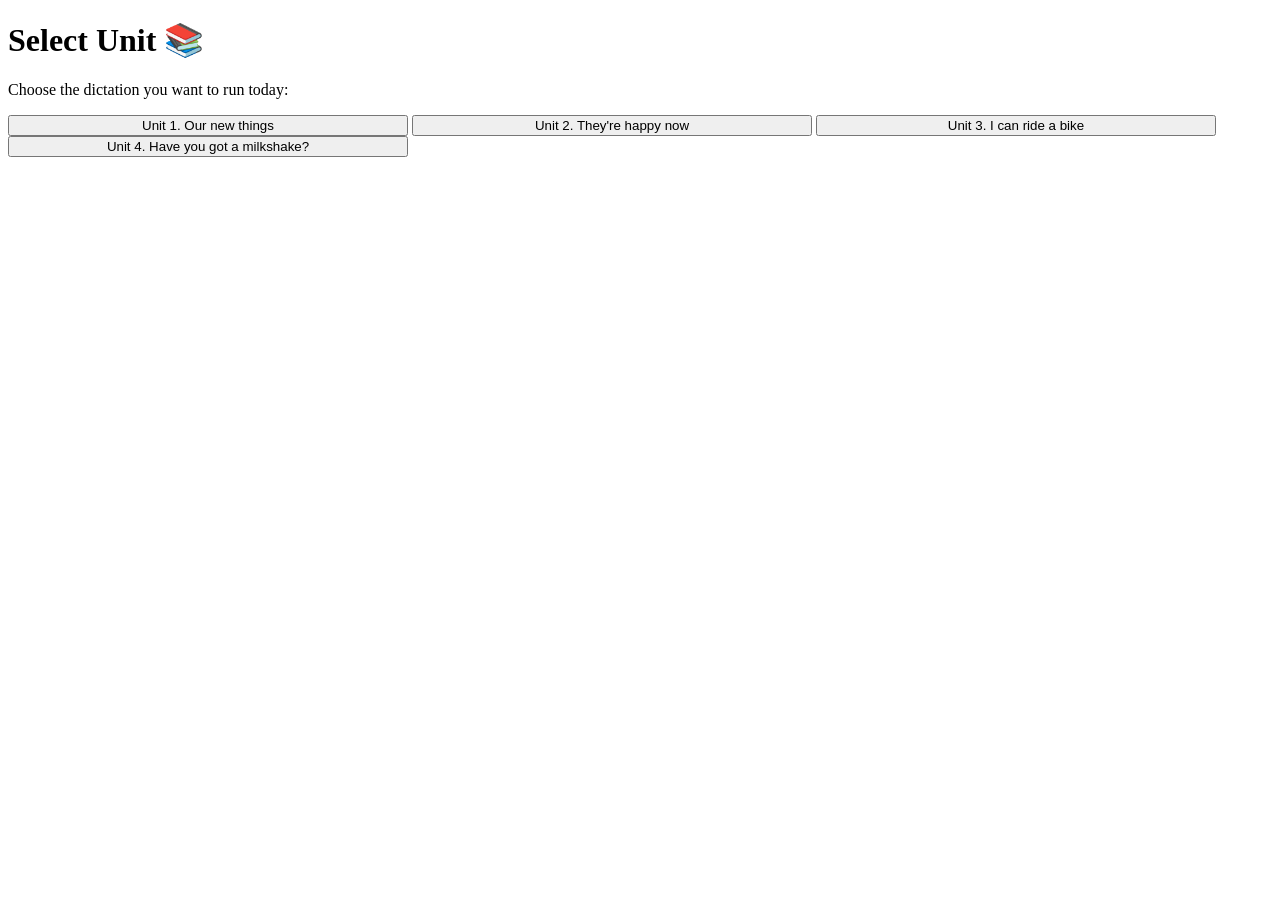
==== Dictation/index.html @ ab62d10e "Add Unit 4 (Have you got a milkshake?) and update menu" ====
<!DOCTYPE html>
<html lang="en">
<head>
    <meta charset="UTF-8">
    <meta name="viewport" content="width=device-width, initial-scale=1.0">
    <title>Zen Dictation Machine - Menu</title>
    <link rel="stylesheet" href="css/style.css">
</head>
<body>
    <div class="container">
        <h1>Select Unit 📚</h1>
        <p>Choose the dictation you want to run today:</p>
        <div class="button-group" style="flex-direction: column; align-items: center; gap: 20px;">
            <button onclick="window.location.href='dictation.html?unit=1'" style="width: 100%; max-width: 400px;">Unit 1. Our new things</button>
            <button onclick="window.location.href='dictation.html?unit=2'" style="width: 100%; max-width: 400px;">Unit 2. They're happy now</button>
            <button onclick="window.location.href='dictation.html?unit=3'" style="width: 100%; max-width: 400px;">Unit 3. I can ride a bike</button>
            <!-- New button for Unit 4 -->
            <button onclick="window.location.href='dictation.html?unit=4'" style="width: 100%; max-width: 400px;">Unit 4. Have you got a milkshake?</button>
        </div>
    </div>
</body>
</html>
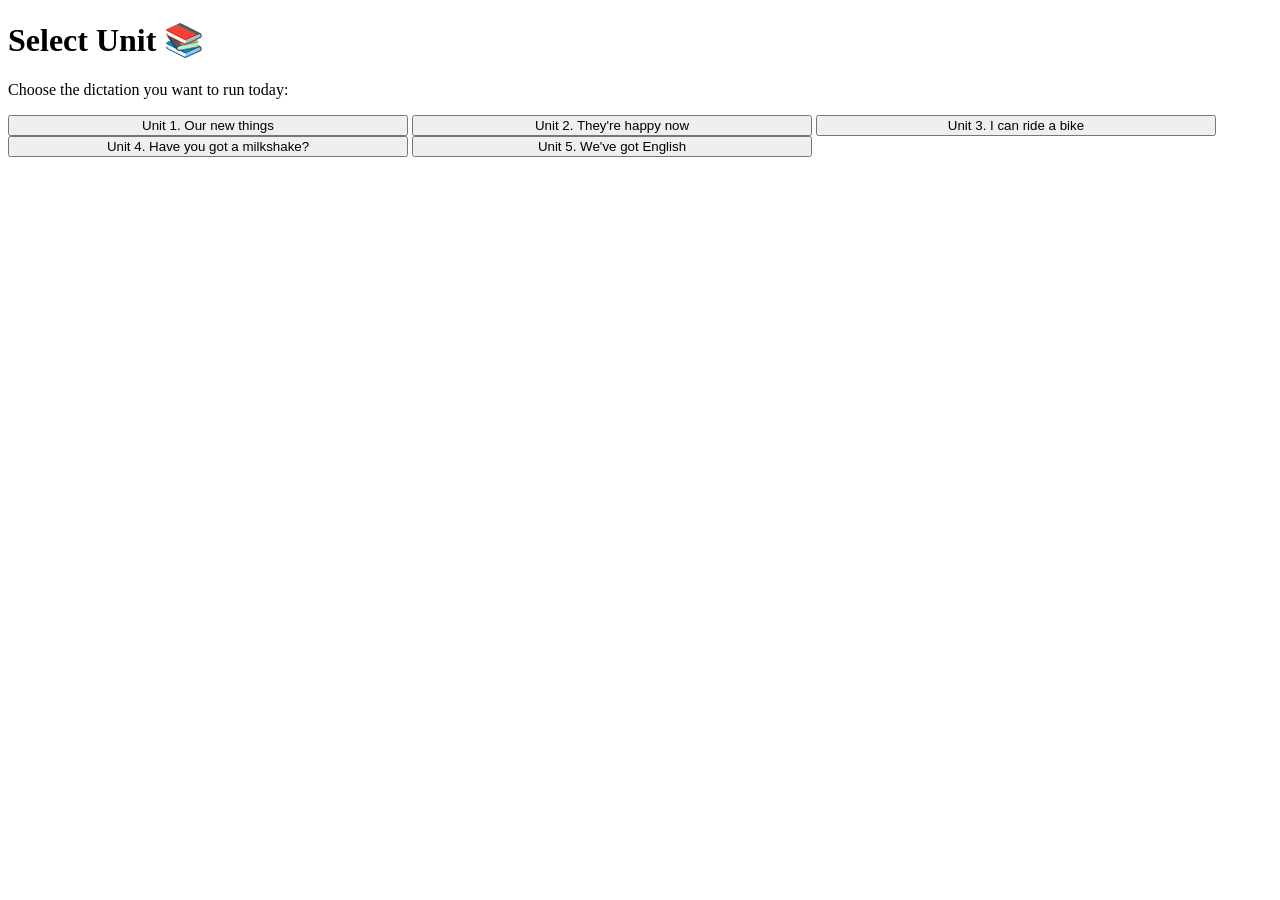
==== commit b7544961: "fix: update timer values and correct emoji mappings in Bingo - Change timer presets to 35/25/20 seco" ====
--- a/Dictation/index.html
+++ b/Dictation/index.html
@@ -16,6 +16,7 @@
             <button onclick="window.location.href='dictation.html?unit=3'" style="width: 100%; max-width: 400px;">Unit 3. I can ride a bike</button>
             <!-- New button for Unit 4 -->
             <button onclick="window.location.href='dictation.html?unit=4'" style="width: 100%; max-width: 400px;">Unit 4. Have you got a milkshake?</button>
+            <button onclick="window.location.href='dictation.html?unit=5'" style="width: 100%; max-width: 400px;">Unit 5. We've got English</button>
         </div>
     </div>
 </body>
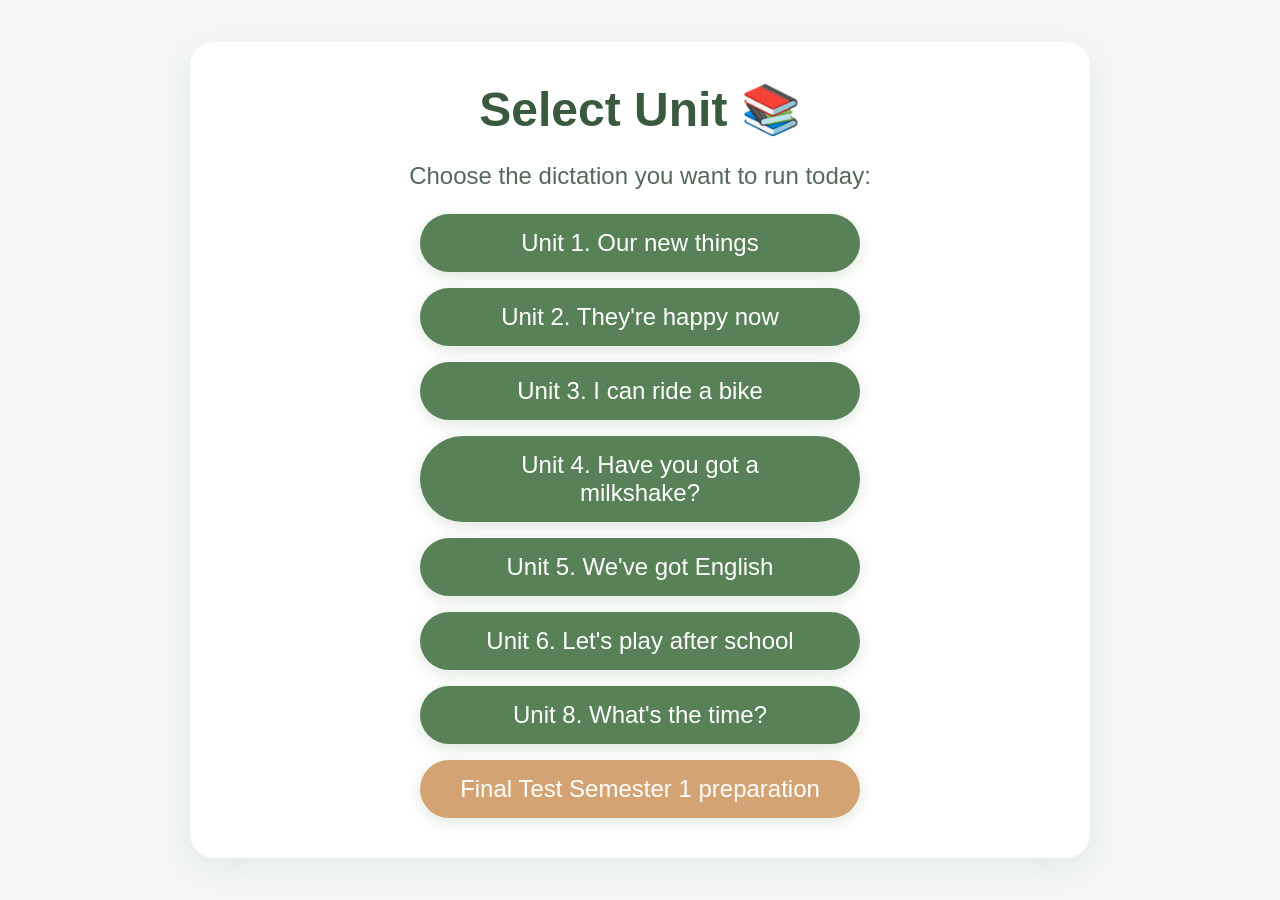
==== commit c204eab5: "feat(dictation): bigger pictures, pause/keys, pencils-down screen, Unit 8 - Larger, viewport-sized p" ====
--- a/Dictation/index.html
+++ b/Dictation/index.html
@@ -10,14 +10,23 @@
     <div class="container">
         <h1>Select Unit 📚</h1>
         <p>Choose the dictation you want to run today:</p>
-        <div class="button-group" style="flex-direction: column; align-items: center; gap: 20px;">
-            <button onclick="window.location.href='dictation.html?unit=1'" style="width: 100%; max-width: 400px;">Unit 1. Our new things</button>
-            <button onclick="window.location.href='dictation.html?unit=2'" style="width: 100%; max-width: 400px;">Unit 2. They're happy now</button>
-            <button onclick="window.location.href='dictation.html?unit=3'" style="width: 100%; max-width: 400px;">Unit 3. I can ride a bike</button>
-            <!-- New button for Unit 4 -->
-            <button onclick="window.location.href='dictation.html?unit=4'" style="width: 100%; max-width: 400px;">Unit 4. Have you got a milkshake?</button>
-            <button onclick="window.location.href='dictation.html?unit=5'" style="width: 100%; max-width: 400px;">Unit 5. We've got English</button>
-        </div>
+        <!-- Buttons are generated from js/data.js -->
+        <div id="unit-list" class="unit-list"></div>
     </div>
+
+    <script src="js/data.js"></script>
+    <script>
+        // Numeric unit keys come first in ascending order, "final" last.
+        const list = document.getElementById('unit-list');
+        Object.keys(dictationData).forEach((key) => {
+            const btn = document.createElement('button');
+            btn.textContent = dictationData[key].title;
+            if (key === 'final') btn.className = 'btn-final';
+            btn.addEventListener('click', () => {
+                window.location.href = 'dictation.html?unit=' + encodeURIComponent(key);
+            });
+            list.appendChild(btn);
+        });
+    </script>
 </body>
-</html>+</html>
--- a/Dictation/css/style.css
+++ b/Dictation/css/style.css
@@ -0,0 +1,318 @@
+:root {
+    --green-900: #2f4a35;
+    --green-700: #3a5a40;
+    --green-600: #588157;
+    --green-300: #a3b18a;
+    --text: #2c3e50;
+    --text-soft: #56685b;   /* readable on white from the back row */
+    --bg: #f4f7f5;
+    --line: #dfe5e0;
+    --warn: #c8553d;
+}
+
+* { box-sizing: border-box; }
+
+body {
+    font-family: 'Comic Sans MS', 'Chalkboard SE', sans-serif;
+    background-color: var(--bg);
+    color: var(--text);
+    margin: 0;
+    padding: 16px;
+    display: flex;
+    justify-content: center;
+    align-items: center;
+    min-height: 100vh;
+    min-height: 100dvh;
+    user-select: none;
+}
+
+.container {
+    text-align: center;
+    width: 100%;
+    max-width: 900px;
+    margin: auto;
+    background: #ffffff;
+    padding: 40px;
+    border-radius: 24px;
+    box-shadow: 0 10px 30px rgba(142, 158, 147, 0.15);
+}
+
+/* Screens that show a picture use almost the whole display */
+.container.wide {
+    max-width: 1500px;
+    padding: 20px 32px 24px;
+}
+
+h1 {
+    font-size: 3rem;
+    color: var(--green-700);
+    margin: 0 0 20px;
+}
+
+h2 {
+    font-size: 2rem;
+    color: #4a5d4e;
+}
+
+p {
+    font-size: 1.5rem;
+    color: var(--text-soft);
+}
+
+button {
+    font-family: inherit;
+    background-color: var(--green-600);
+    color: white;
+    border: none;
+    padding: 15px 40px;
+    font-size: 1.5rem;
+    border-radius: 50px;
+    cursor: pointer;
+    transition: all 0.3s ease;
+    box-shadow: 0 4px 15px rgba(88, 129, 87, 0.2);
+}
+
+button:hover {
+    background-color: var(--green-700);
+    transform: translateY(-2px);
+}
+
+button:active { transform: translateY(0); }
+
+button:focus-visible {
+    outline: 4px solid var(--green-300);
+    outline-offset: 3px;
+}
+
+/* ---------- Pictures ---------- */
+
+/* The picture gets whatever height is left after the UI around it */
+.dictation-image {
+    display: block;
+    margin: 12px auto;
+    max-width: 100%;
+    width: auto;
+    height: auto;
+    max-height: calc(100vh - 215px);
+    max-height: calc(100dvh - 215px);
+    min-height: 240px;
+    object-fit: contain;
+    background: #ffffff;
+    border-radius: 18px;
+    border: 3px solid var(--line);
+}
+
+/* In the check screen the word and the button take extra room */
+#screen-check-word .dictation-image {
+    max-height: calc(100vh - 340px);
+    max-height: calc(100dvh - 340px);
+}
+
+/* Emoji stand-in shown when a picture file is missing */
+.picture-fallback {
+    margin: 12px auto;
+    display: flex;
+    align-items: center;
+    justify-content: center;
+    height: calc(100vh - 215px);
+    height: calc(100dvh - 215px);
+    min-height: 240px;
+    max-height: 720px;
+    font-size: clamp(8rem, 44vh, 24rem);
+    line-height: 1;
+    background: #f4f7f5;
+    border-radius: 18px;
+    border: 3px solid var(--line);
+}
+
+#screen-check-word .picture-fallback {
+    height: calc(100vh - 340px);
+    height: calc(100dvh - 340px);
+    font-size: clamp(6rem, 30vh, 18rem);
+}
+
+/* ---------- Timer ---------- */
+
+.progress-container {
+    width: 100%;
+    height: 28px;
+    background-color: #e9ecef;
+    border-radius: 14px;
+    margin-top: 14px;
+    overflow: hidden;
+}
+
+.progress-bar {
+    width: 100%;
+    height: 100%;
+    background-color: var(--green-300);
+    border-radius: 8px;
+    transition: background-color 0.4s ease;
+}
+
+/* Last seconds: the bar turns warm so the class knows time is almost up */
+.progress-bar.low { background-color: var(--warn); }
+.progress-bar.paused { background-color: #b8bfba; }
+
+.counter {
+    font-size: 1.6rem;
+    color: var(--text-soft);
+    margin-top: 10px;
+    font-weight: 600;
+}
+
+#pause-note {
+    font-size: 1.6rem;
+    color: var(--warn);
+    font-weight: 700;
+    margin-top: 6px;
+}
+
+/* ---------- Student roller ---------- */
+
+.student-box {
+    font-size: 9rem;
+    font-weight: bold;
+    color: var(--green-700);
+    margin: 10px 0;
+    min-height: 170px;
+    display: flex;
+    justify-content: center;
+    align-items: center;
+}
+
+/* ---------- Answer ---------- */
+
+.answer-text {
+    font-size: clamp(3rem, 7vw, 5.5rem);
+    color: var(--green-900);
+    font-weight: bold;
+    margin-top: 8px;
+    min-height: 1.3em;
+    letter-spacing: 2px;
+}
+
+.hidden { display: none !important; }
+
+.button-group {
+    display: flex;
+    gap: 20px;
+    justify-content: center;
+    flex-wrap: wrap;
+    margin-top: 24px;
+}
+
+#screen-check-word .button-group { margin-top: 12px; }
+
+.nav-arrows {
+    display: flex;
+    justify-content: center;
+    gap: 40px;
+    margin-top: 25px;
+}
+
+.nav-arrows button {
+    background-color: #e9ecef;
+    color: #4a5d4e;
+    padding: 10px 25px;
+    font-size: 1.2rem;
+    box-shadow: none;
+    border: 1px solid #ced4da;
+}
+
+.nav-arrows button:hover {
+    background-color: var(--green-300);
+    color: white;
+    border-color: var(--green-300);
+}
+
+.nav-arrows button:disabled {
+    opacity: 0;
+    cursor: default;
+    pointer-events: none;
+}
+
+/* ---------- Welcome screen ---------- */
+
+.instruction-text {
+    font-size: 1.6rem;
+    margin-top: 0;
+    margin-bottom: 15px;
+}
+
+#date-display {
+    font-size: 2.2rem;
+    color: #4a5d4e;
+    background-color: #ffffff;
+    padding: 10px 25px;
+    border-radius: 12px;
+    display: inline-block;
+    border: 2px dashed var(--green-300);
+    margin: 0 0 40px;
+}
+
+.unit-title {
+    font-size: 2.4rem;
+    color: var(--green-700);
+    margin: 0 0 10px;
+}
+
+.good-luck-text {
+    font-size: 2.5rem;
+    color: var(--green-600);
+    margin: 0 0 40px;
+}
+
+.btn-secondary {
+    background-color: transparent;
+    color: var(--green-600);
+    border: 2px solid var(--green-600);
+    box-shadow: none;
+}
+
+.btn-secondary:hover {
+    background-color: var(--bg);
+    color: var(--green-700);
+    border-color: var(--green-700);
+}
+
+.btn-text {
+    background-color: transparent;
+    color: var(--text-soft);
+    box-shadow: none;
+    font-size: 1.2rem;
+    padding: 10px 20px;
+}
+
+.btn-text:hover {
+    background-color: #e9ecef;
+    color: #4a5d4e;
+}
+
+.btn-reroll { background-color: var(--green-300); }
+.btn-ok { background-color: var(--green-700); }
+.btn-final { background-color: #d4a373; }
+.btn-final:hover { background-color: #b98657; }
+
+/* ---------- Pencils down ---------- */
+
+.big-emoji {
+    font-size: 8rem;
+    line-height: 1;
+    margin-bottom: 10px;
+}
+
+/* ---------- Unit menu ---------- */
+
+.unit-list {
+    display: flex;
+    flex-direction: column;
+    align-items: center;
+    gap: 16px;
+    margin-top: 24px;
+}
+
+.unit-list button {
+    width: 100%;
+    max-width: 440px;
+}
